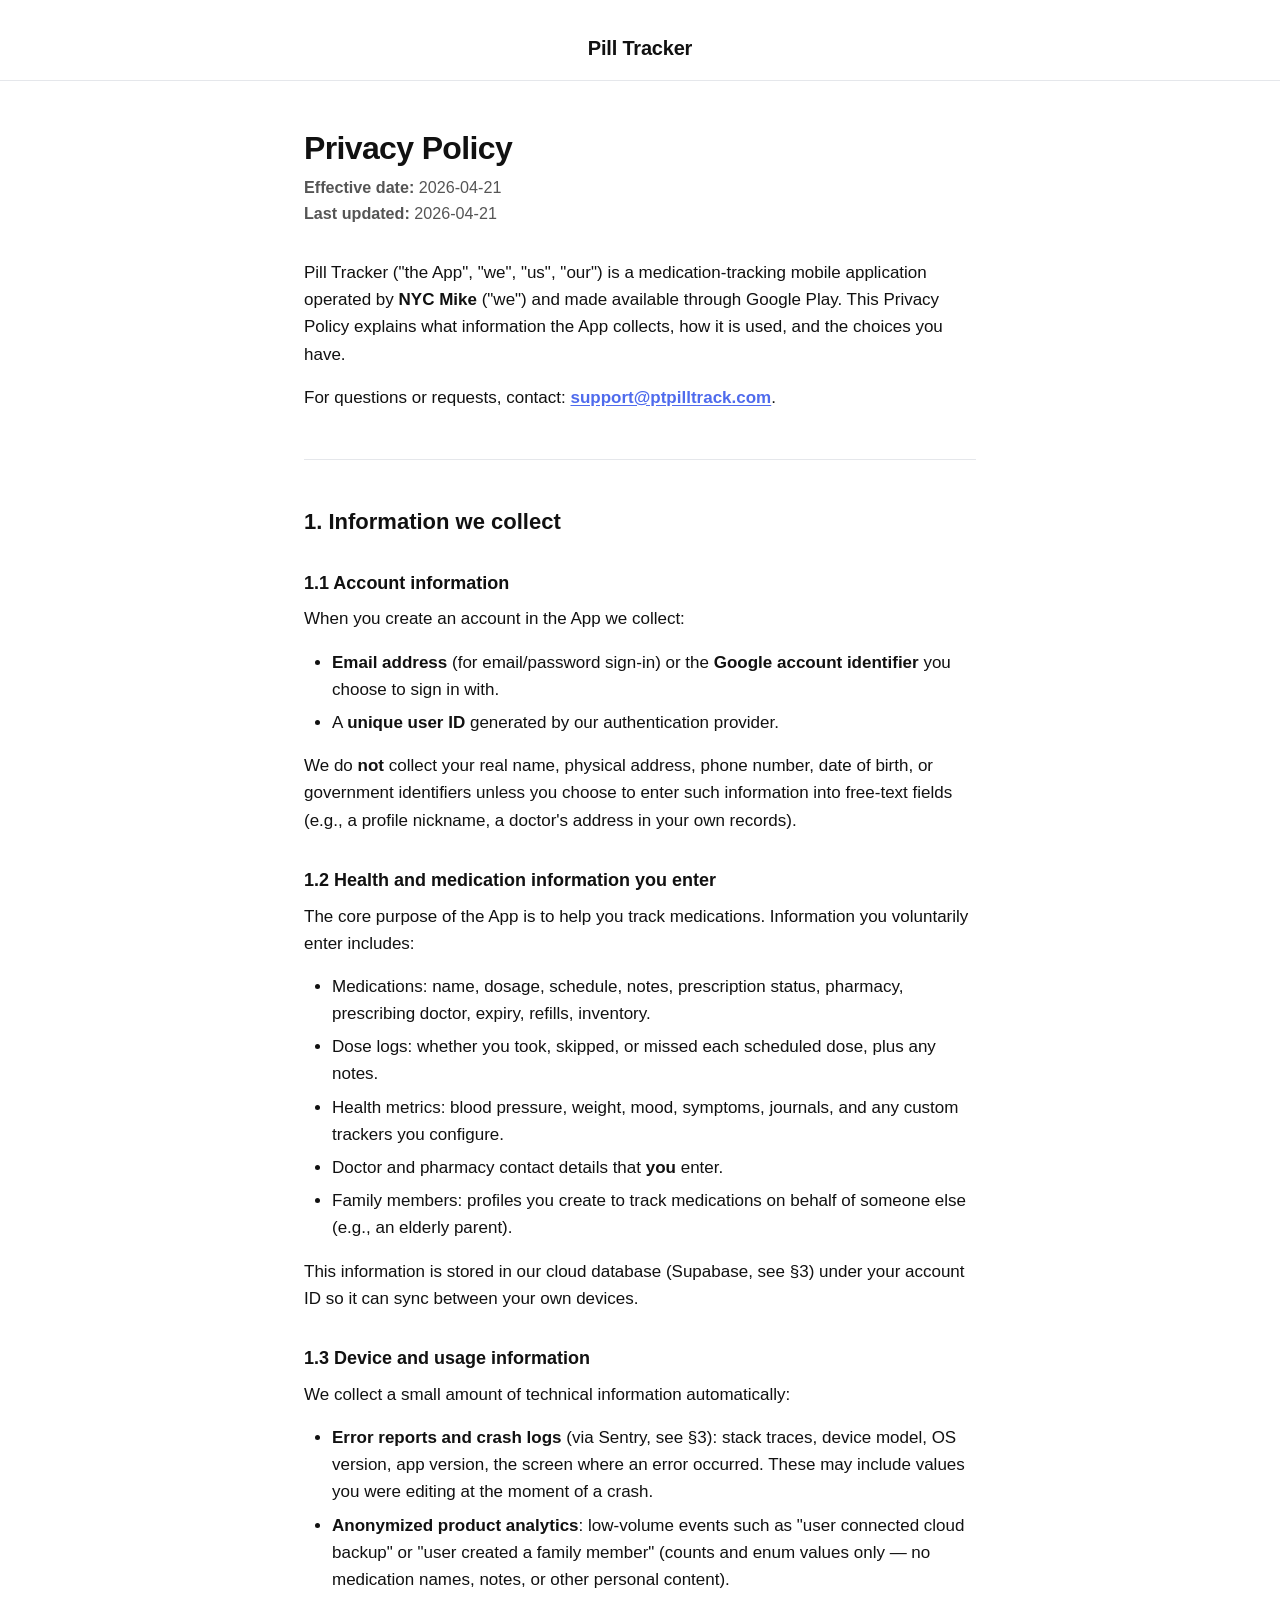
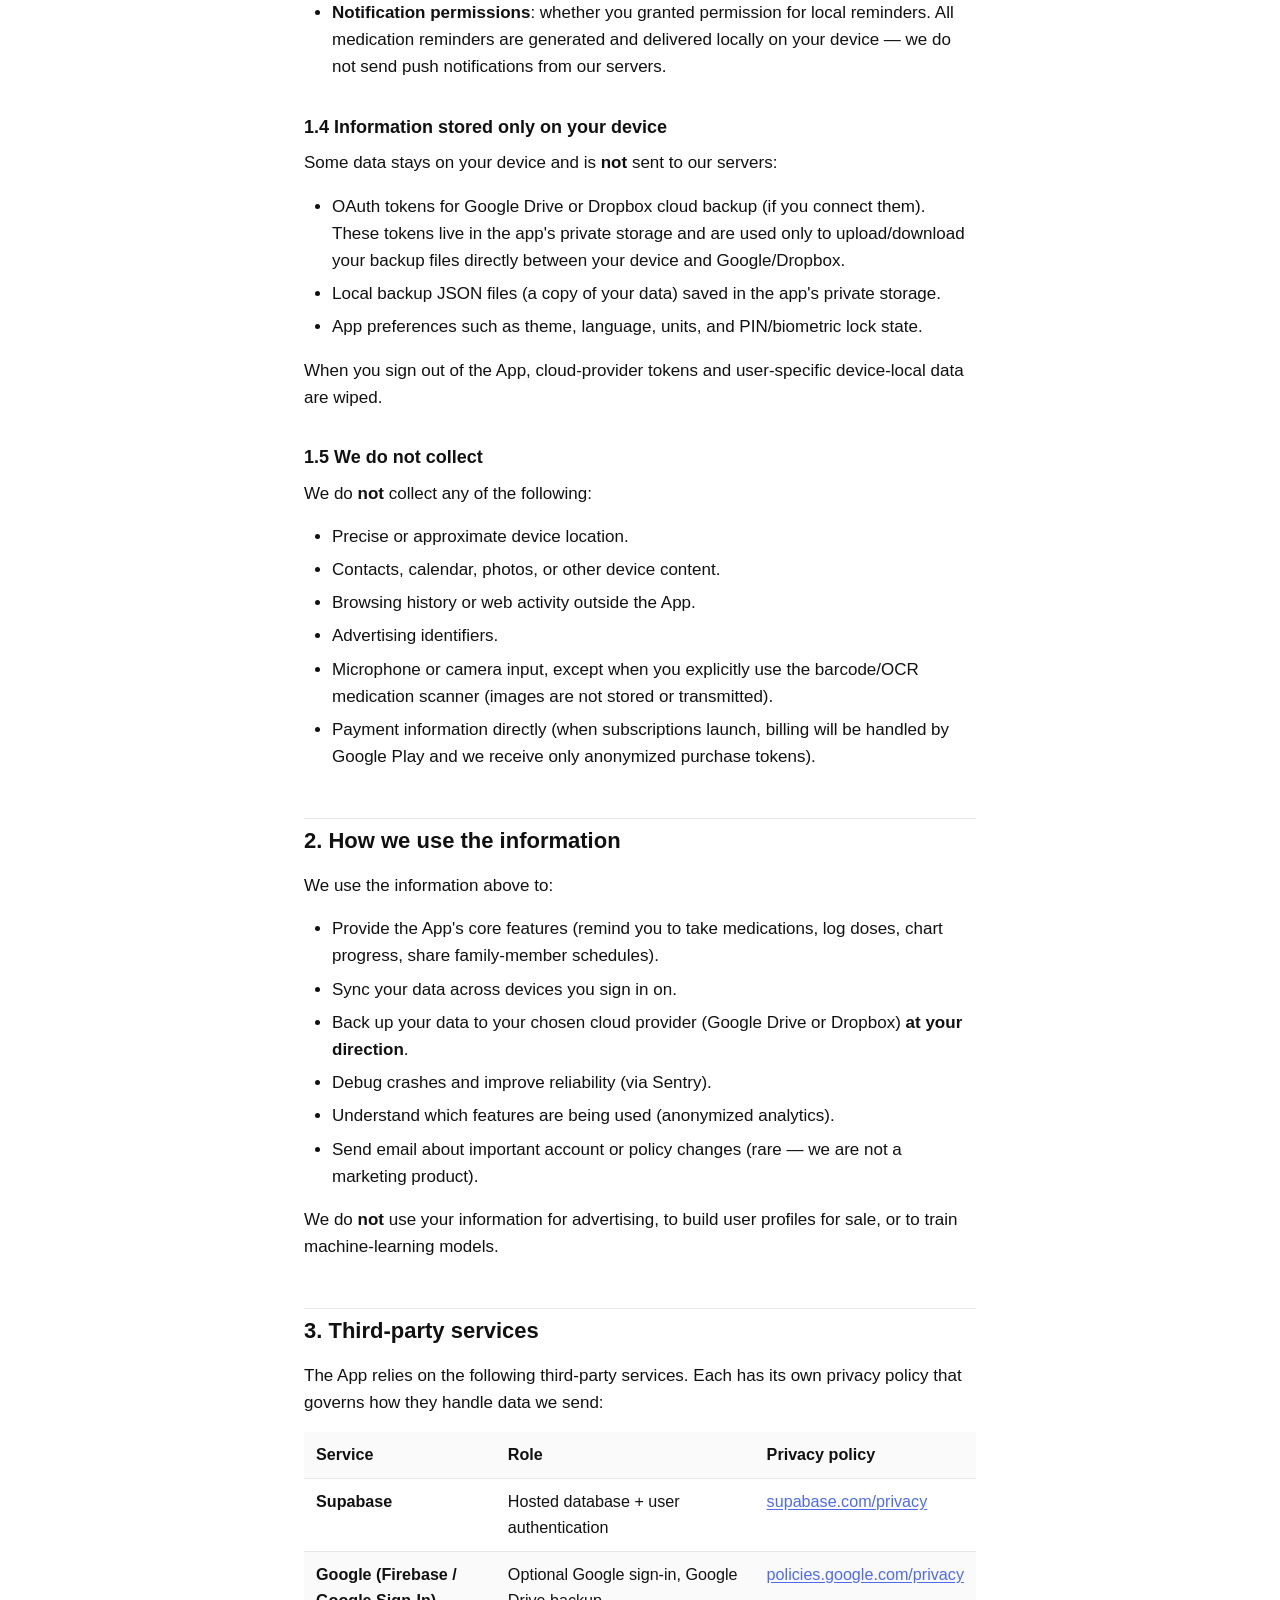
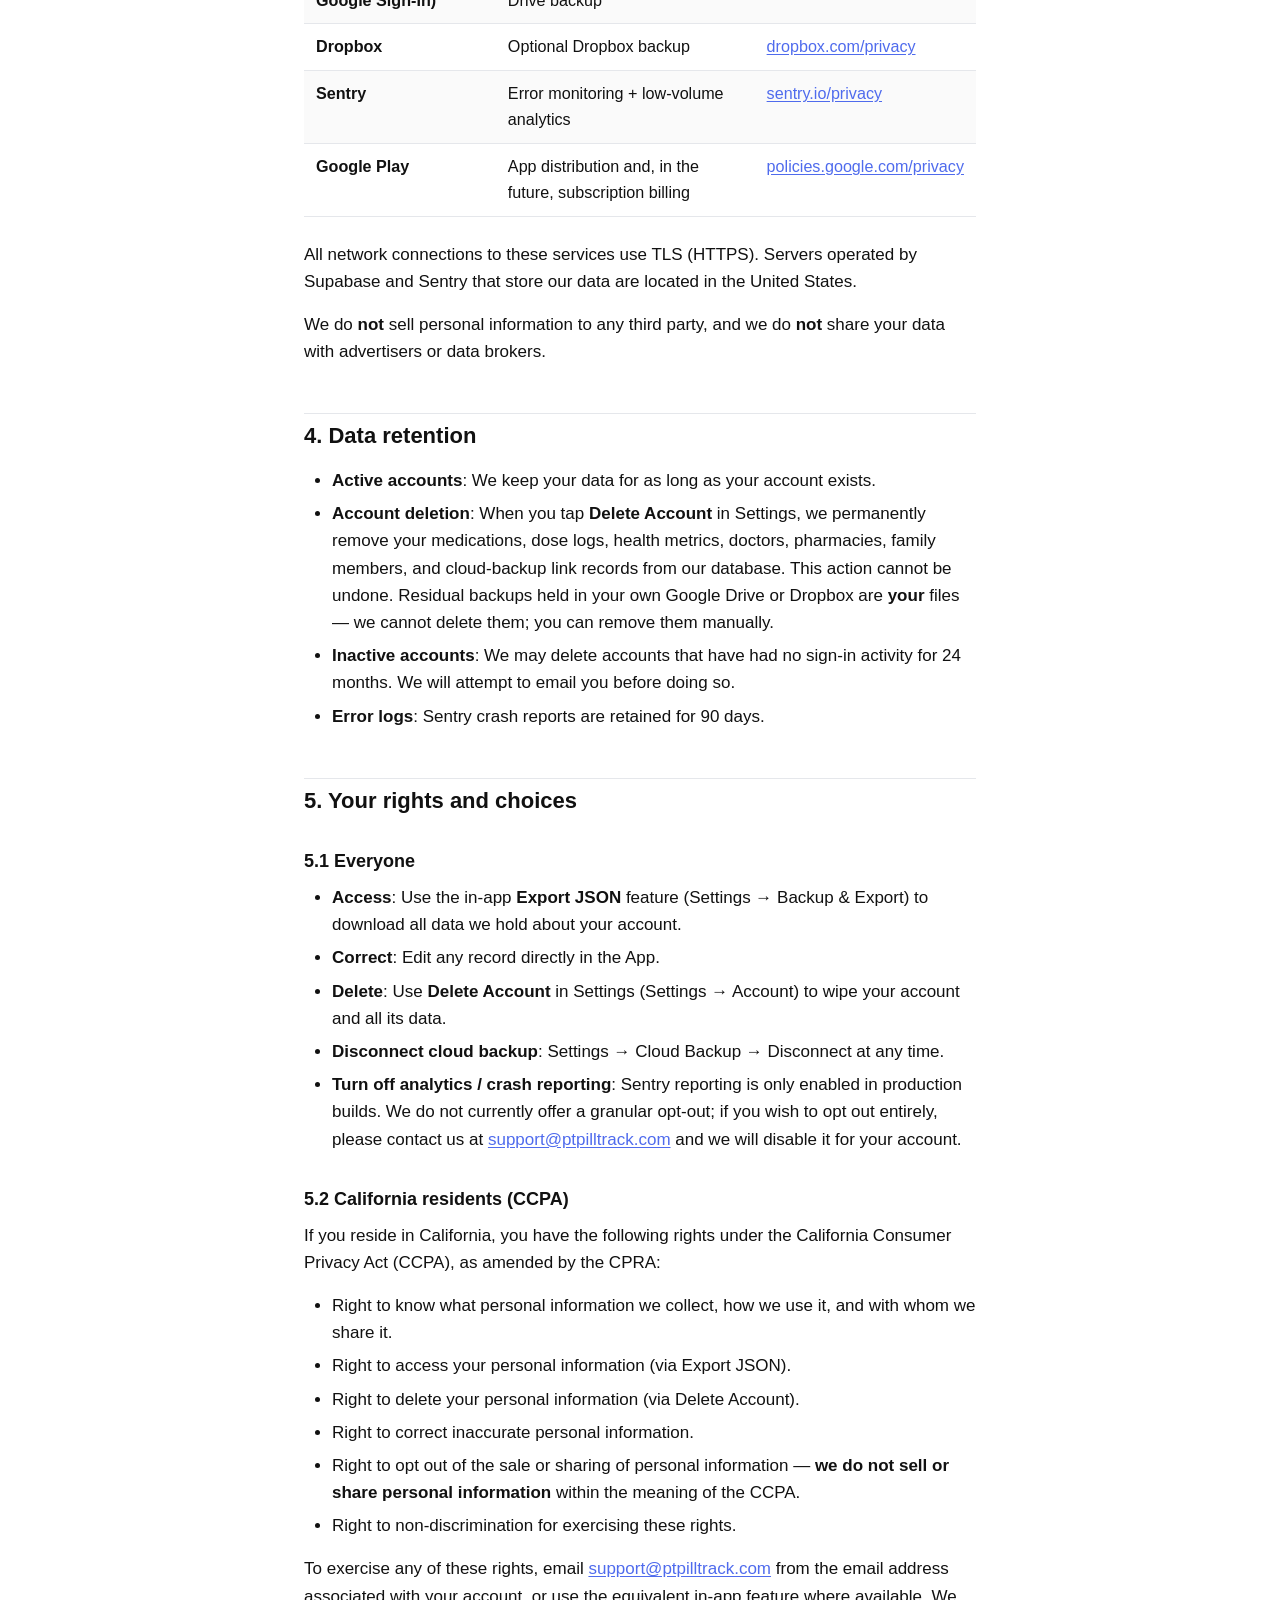
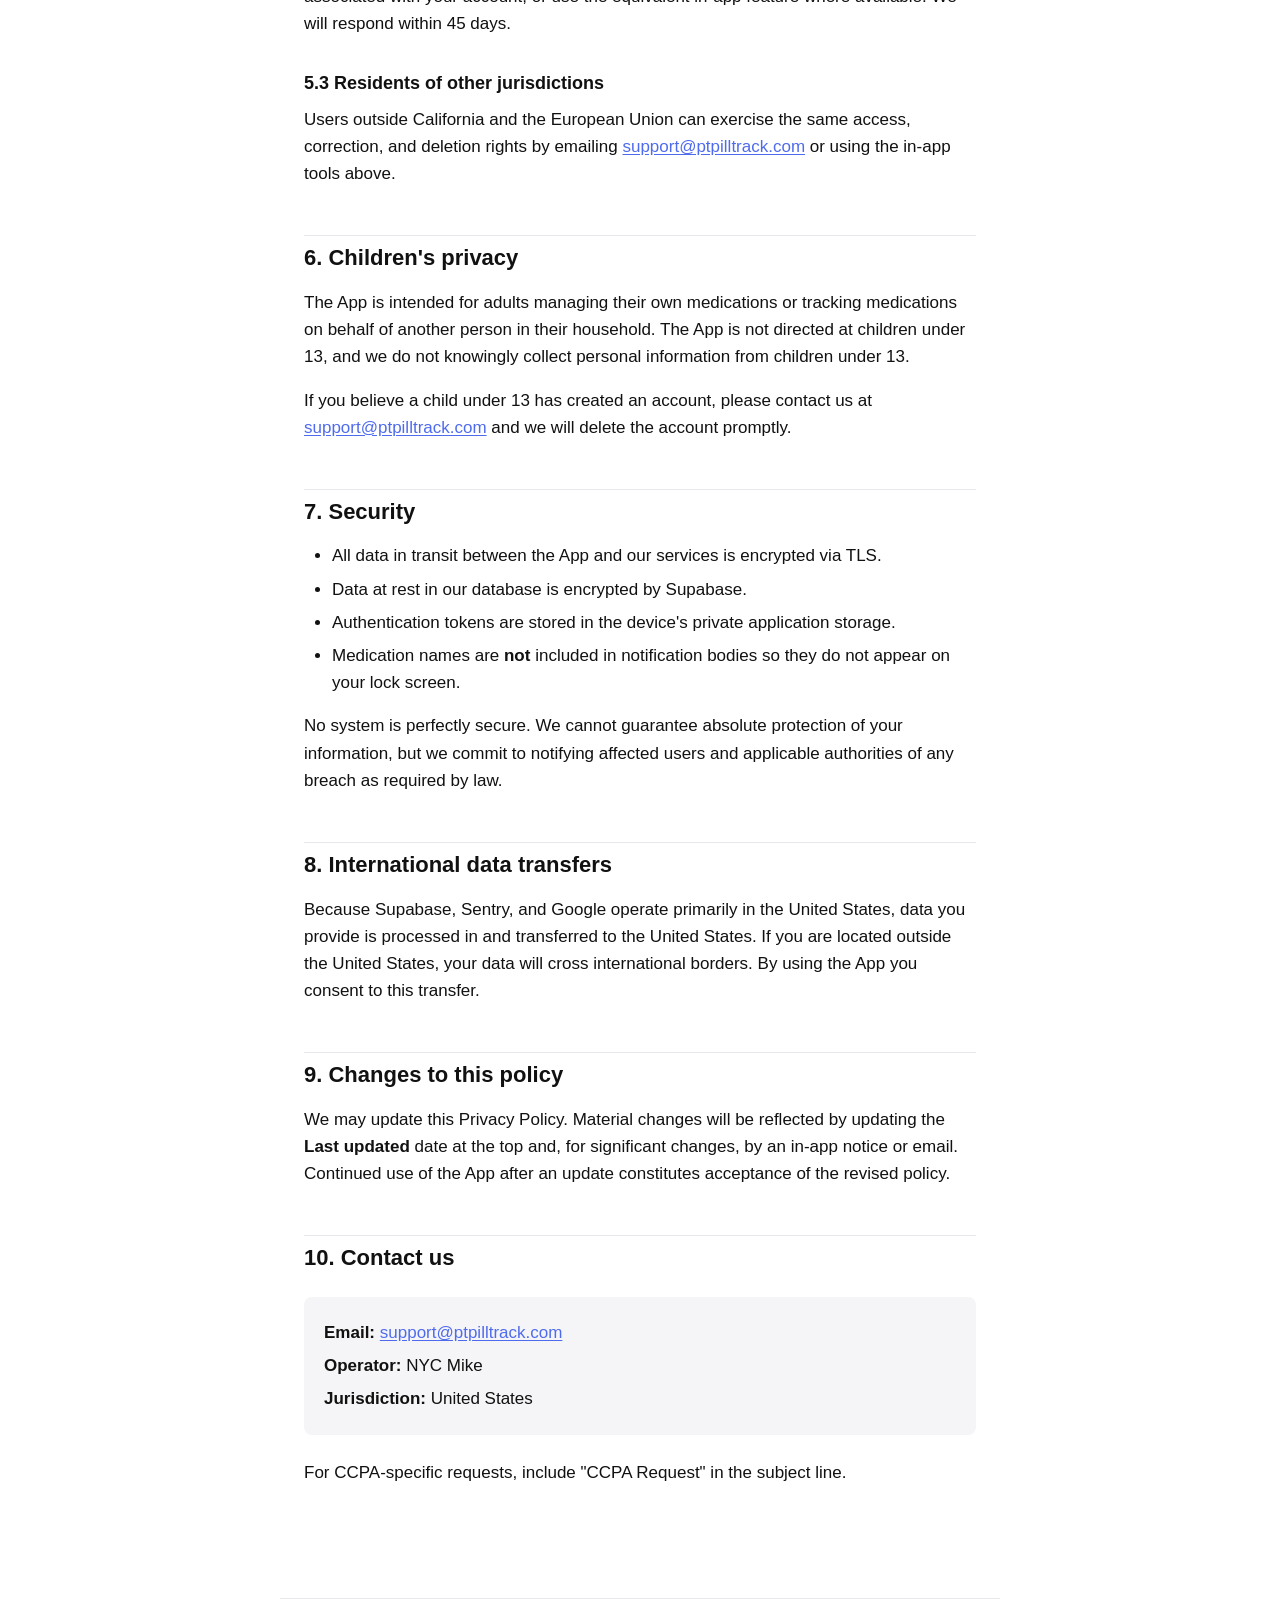
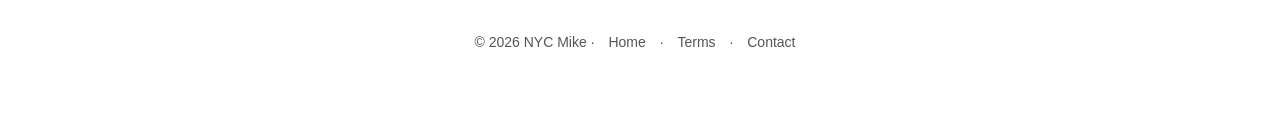
==== privacy/index.html @ 69a19cf6 "Initial: landing page + Privacy Policy + Terms of Service Static site for ptpilltrack.com. Plain HTM" ====
<!doctype html>
<html lang="en">
<head>
  <meta charset="utf-8">
  <meta name="viewport" content="width=device-width, initial-scale=1">
  <title>Privacy Policy — Pill Tracker</title>
  <meta name="description" content="Privacy Policy for the Pill Tracker mobile app. US/CCPA-compliant.">
  <link rel="stylesheet" href="/style.css">
</head>
<body>

<header class="site-header">
  <a class="logo" href="/">Pill Tracker</a>
</header>

<main>
  <h1>Privacy Policy</h1>
  <p class="meta"><strong>Effective date:</strong> 2026-04-21<br><strong>Last updated:</strong> 2026-04-21</p>

  <p>Pill Tracker ("the App", "we", "us", "our") is a medication-tracking mobile application operated by <strong>NYC Mike</strong> ("we") and made available through Google Play. This Privacy Policy explains what information the App collects, how it is used, and the choices you have.</p>

  <p>For questions or requests, contact: <strong><a href="mailto:support@ptpilltrack.com">support@ptpilltrack.com</a></strong>.</p>

  <hr>

  <h2>1. Information we collect</h2>

  <h3>1.1 Account information</h3>
  <p>When you create an account in the App we collect:</p>
  <ul>
    <li><strong>Email address</strong> (for email/password sign-in) or the <strong>Google account identifier</strong> you choose to sign in with.</li>
    <li>A <strong>unique user ID</strong> generated by our authentication provider.</li>
  </ul>
  <p>We do <strong>not</strong> collect your real name, physical address, phone number, date of birth, or government identifiers unless you choose to enter such information into free-text fields (e.g., a profile nickname, a doctor's address in your own records).</p>

  <h3>1.2 Health and medication information you enter</h3>
  <p>The core purpose of the App is to help you track medications. Information you voluntarily enter includes:</p>
  <ul>
    <li>Medications: name, dosage, schedule, notes, prescription status, pharmacy, prescribing doctor, expiry, refills, inventory.</li>
    <li>Dose logs: whether you took, skipped, or missed each scheduled dose, plus any notes.</li>
    <li>Health metrics: blood pressure, weight, mood, symptoms, journals, and any custom trackers you configure.</li>
    <li>Doctor and pharmacy contact details that <strong>you</strong> enter.</li>
    <li>Family members: profiles you create to track medications on behalf of someone else (e.g., an elderly parent).</li>
  </ul>
  <p>This information is stored in our cloud database (Supabase, see §3) under your account ID so it can sync between your own devices.</p>

  <h3>1.3 Device and usage information</h3>
  <p>We collect a small amount of technical information automatically:</p>
  <ul>
    <li><strong>Error reports and crash logs</strong> (via Sentry, see §3): stack traces, device model, OS version, app version, the screen where an error occurred. These may include values you were editing at the moment of a crash.</li>
    <li><strong>Anonymized product analytics</strong>: low-volume events such as "user connected cloud backup" or "user created a family member" (counts and enum values only — no medication names, notes, or other personal content).</li>
    <li><strong>Notification permissions</strong>: whether you granted permission for local reminders. All medication reminders are generated and delivered locally on your device — we do not send push notifications from our servers.</li>
  </ul>

  <h3>1.4 Information stored only on your device</h3>
  <p>Some data stays on your device and is <strong>not</strong> sent to our servers:</p>
  <ul>
    <li>OAuth tokens for Google Drive or Dropbox cloud backup (if you connect them). These tokens live in the app's private storage and are used only to upload/download your backup files directly between your device and Google/Dropbox.</li>
    <li>Local backup JSON files (a copy of your data) saved in the app's private storage.</li>
    <li>App preferences such as theme, language, units, and PIN/biometric lock state.</li>
  </ul>
  <p>When you sign out of the App, cloud-provider tokens and user-specific device-local data are wiped.</p>

  <h3>1.5 We do not collect</h3>
  <p>We do <strong>not</strong> collect any of the following:</p>
  <ul>
    <li>Precise or approximate device location.</li>
    <li>Contacts, calendar, photos, or other device content.</li>
    <li>Browsing history or web activity outside the App.</li>
    <li>Advertising identifiers.</li>
    <li>Microphone or camera input, except when you explicitly use the barcode/OCR medication scanner (images are not stored or transmitted).</li>
    <li>Payment information directly (when subscriptions launch, billing will be handled by Google Play and we receive only anonymized purchase tokens).</li>
  </ul>

  <h2>2. How we use the information</h2>
  <p>We use the information above to:</p>
  <ul>
    <li>Provide the App's core features (remind you to take medications, log doses, chart progress, share family-member schedules).</li>
    <li>Sync your data across devices you sign in on.</li>
    <li>Back up your data to your chosen cloud provider (Google Drive or Dropbox) <strong>at your direction</strong>.</li>
    <li>Debug crashes and improve reliability (via Sentry).</li>
    <li>Understand which features are being used (anonymized analytics).</li>
    <li>Send email about important account or policy changes (rare — we are not a marketing product).</li>
  </ul>
  <p>We do <strong>not</strong> use your information for advertising, to build user profiles for sale, or to train machine-learning models.</p>

  <h2>3. Third-party services</h2>
  <p>The App relies on the following third-party services. Each has its own privacy policy that governs how they handle data we send:</p>
  <table>
    <thead>
      <tr><th>Service</th><th>Role</th><th>Privacy policy</th></tr>
    </thead>
    <tbody>
      <tr><td><strong>Supabase</strong></td><td>Hosted database + user authentication</td><td><a href="https://supabase.com/privacy">supabase.com/privacy</a></td></tr>
      <tr><td><strong>Google (Firebase / Google Sign-In)</strong></td><td>Optional Google sign-in, Google Drive backup</td><td><a href="https://policies.google.com/privacy">policies.google.com/privacy</a></td></tr>
      <tr><td><strong>Dropbox</strong></td><td>Optional Dropbox backup</td><td><a href="https://www.dropbox.com/privacy">dropbox.com/privacy</a></td></tr>
      <tr><td><strong>Sentry</strong></td><td>Error monitoring + low-volume analytics</td><td><a href="https://sentry.io/privacy/">sentry.io/privacy</a></td></tr>
      <tr><td><strong>Google Play</strong></td><td>App distribution and, in the future, subscription billing</td><td><a href="https://policies.google.com/privacy">policies.google.com/privacy</a></td></tr>
    </tbody>
  </table>
  <p>All network connections to these services use TLS (HTTPS). Servers operated by Supabase and Sentry that store our data are located in the United States.</p>
  <p>We do <strong>not</strong> sell personal information to any third party, and we do <strong>not</strong> share your data with advertisers or data brokers.</p>

  <h2>4. Data retention</h2>
  <ul>
    <li><strong>Active accounts</strong>: We keep your data for as long as your account exists.</li>
    <li><strong>Account deletion</strong>: When you tap <strong>Delete Account</strong> in Settings, we permanently remove your medications, dose logs, health metrics, doctors, pharmacies, family members, and cloud-backup link records from our database. This action cannot be undone. Residual backups held in your own Google Drive or Dropbox are <strong>your</strong> files — we cannot delete them; you can remove them manually.</li>
    <li><strong>Inactive accounts</strong>: We may delete accounts that have had no sign-in activity for 24 months. We will attempt to email you before doing so.</li>
    <li><strong>Error logs</strong>: Sentry crash reports are retained for 90 days.</li>
  </ul>

  <h2>5. Your rights and choices</h2>

  <h3>5.1 Everyone</h3>
  <ul>
    <li><strong>Access</strong>: Use the in-app <strong>Export JSON</strong> feature (Settings → Backup &amp; Export) to download all data we hold about your account.</li>
    <li><strong>Correct</strong>: Edit any record directly in the App.</li>
    <li><strong>Delete</strong>: Use <strong>Delete Account</strong> in Settings (Settings → Account) to wipe your account and all its data.</li>
    <li><strong>Disconnect cloud backup</strong>: Settings → Cloud Backup → Disconnect at any time.</li>
    <li><strong>Turn off analytics / crash reporting</strong>: Sentry reporting is only enabled in production builds. We do not currently offer a granular opt-out; if you wish to opt out entirely, please contact us at <a href="mailto:support@ptpilltrack.com">support@ptpilltrack.com</a> and we will disable it for your account.</li>
  </ul>

  <h3>5.2 California residents (CCPA)</h3>
  <p>If you reside in California, you have the following rights under the California Consumer Privacy Act (CCPA), as amended by the CPRA:</p>
  <ul>
    <li>Right to know what personal information we collect, how we use it, and with whom we share it.</li>
    <li>Right to access your personal information (via Export JSON).</li>
    <li>Right to delete your personal information (via Delete Account).</li>
    <li>Right to correct inaccurate personal information.</li>
    <li>Right to opt out of the sale or sharing of personal information — <strong>we do not sell or share personal information</strong> within the meaning of the CCPA.</li>
    <li>Right to non-discrimination for exercising these rights.</li>
  </ul>
  <p>To exercise any of these rights, email <a href="mailto:support@ptpilltrack.com">support@ptpilltrack.com</a> from the email address associated with your account, or use the equivalent in-app feature where available. We will respond within 45 days.</p>

  <h3>5.3 Residents of other jurisdictions</h3>
  <p>Users outside California and the European Union can exercise the same access, correction, and deletion rights by emailing <a href="mailto:support@ptpilltrack.com">support@ptpilltrack.com</a> or using the in-app tools above.</p>

  <h2>6. Children's privacy</h2>
  <p>The App is intended for adults managing their own medications or tracking medications on behalf of another person in their household. The App is not directed at children under 13, and we do not knowingly collect personal information from children under 13.</p>
  <p>If you believe a child under 13 has created an account, please contact us at <a href="mailto:support@ptpilltrack.com">support@ptpilltrack.com</a> and we will delete the account promptly.</p>

  <h2>7. Security</h2>
  <ul>
    <li>All data in transit between the App and our services is encrypted via TLS.</li>
    <li>Data at rest in our database is encrypted by Supabase.</li>
    <li>Authentication tokens are stored in the device's private application storage.</li>
    <li>Medication names are <strong>not</strong> included in notification bodies so they do not appear on your lock screen.</li>
  </ul>
  <p>No system is perfectly secure. We cannot guarantee absolute protection of your information, but we commit to notifying affected users and applicable authorities of any breach as required by law.</p>

  <h2>8. International data transfers</h2>
  <p>Because Supabase, Sentry, and Google operate primarily in the United States, data you provide is processed in and transferred to the United States. If you are located outside the United States, your data will cross international borders. By using the App you consent to this transfer.</p>

  <h2>9. Changes to this policy</h2>
  <p>We may update this Privacy Policy. Material changes will be reflected by updating the <strong>Last updated</strong> date at the top and, for significant changes, by an in-app notice or email. Continued use of the App after an update constitutes acceptance of the revised policy.</p>

  <h2>10. Contact us</h2>
  <div class="contact-block">
    <p><strong>Email:</strong> <a href="mailto:support@ptpilltrack.com">support@ptpilltrack.com</a></p>
    <p><strong>Operator:</strong> NYC Mike</p>
    <p><strong>Jurisdiction:</strong> United States</p>
  </div>
  <p>For CCPA-specific requests, include "CCPA Request" in the subject line.</p>

</main>

<footer>
  <p>© 2026 NYC Mike · <a href="/">Home</a> · <a href="/terms/">Terms</a> · <a href="mailto:support@ptpilltrack.com">Contact</a></p>
</footer>

</body>
</html>
---- style.css ----
/* Pill Tracker — public site styles
   Plain CSS, no build step, mobile-friendly, dark-mode aware. */

:root {
  --text: #111;
  --text-muted: #555;
  --bg: #fff;
  --accent: #4f6bed;
  --accent-hover: #3e57d5;
  --border: #e5e7eb;
  --code-bg: #f5f5f7;
  --table-alt: #fafafa;
}

@media (prefers-color-scheme: dark) {
  :root {
    --text: #eee;
    --text-muted: #aaa;
    --bg: #121212;
    --accent: #7b93ff;
    --accent-hover: #a3b3ff;
    --border: #2a2a2a;
    --code-bg: #1e1e1e;
    --table-alt: #1a1a1a;
  }
}

* { box-sizing: border-box; }

html, body {
  margin: 0;
  padding: 0;
}

body {
  font-family: -apple-system, BlinkMacSystemFont, "Segoe UI", Roboto, "Helvetica Neue", Arial, "PingFang SC", "Microsoft YaHei", sans-serif;
  font-size: 17px;
  line-height: 1.6;
  color: var(--text);
  background: var(--bg);
  -webkit-font-smoothing: antialiased;
  text-rendering: optimizeLegibility;
}

main {
  max-width: 720px;
  margin: 0 auto;
  padding: 48px 24px 96px;
}

header.site-header {
  padding: 32px 24px 16px;
  text-align: center;
  border-bottom: 1px solid var(--border);
}

header.site-header a.logo {
  color: var(--text);
  text-decoration: none;
  font-size: 20px;
  font-weight: 700;
  letter-spacing: -0.01em;
}

header.site-header a.logo:hover {
  color: var(--accent);
}

h1 {
  font-size: 32px;
  line-height: 1.2;
  letter-spacing: -0.02em;
  margin: 0 0 8px;
}

h2 {
  font-size: 22px;
  line-height: 1.3;
  margin: 48px 0 16px;
  padding-top: 8px;
  border-top: 1px solid var(--border);
}

h2:first-of-type {
  border-top: none;
  padding-top: 0;
  margin-top: 32px;
}

h3 {
  font-size: 18px;
  margin: 32px 0 8px;
}

p, ul, ol {
  margin: 0 0 16px;
}

ul, ol {
  padding-left: 28px;
}

li {
  margin-bottom: 6px;
}

a {
  color: var(--accent);
  text-decoration: underline;
  text-underline-offset: 2px;
}

a:hover {
  color: var(--accent-hover);
}

strong {
  font-weight: 600;
}

hr {
  border: none;
  border-top: 1px solid var(--border);
  margin: 48px 0;
}

code {
  background: var(--code-bg);
  padding: 2px 6px;
  border-radius: 4px;
  font-family: ui-monospace, "SF Mono", Consolas, monospace;
  font-size: 0.9em;
}

pre {
  background: var(--code-bg);
  padding: 16px;
  border-radius: 8px;
  overflow-x: auto;
  font-size: 0.88em;
}

pre code {
  background: transparent;
  padding: 0;
}

table {
  width: 100%;
  border-collapse: collapse;
  margin: 16px 0 24px;
  font-size: 0.95em;
}

th, td {
  text-align: left;
  padding: 10px 12px;
  border-bottom: 1px solid var(--border);
  vertical-align: top;
}

th {
  font-weight: 600;
  background: var(--table-alt);
}

tr:nth-child(even) td {
  background: var(--table-alt);
}

.meta {
  color: var(--text-muted);
  font-size: 0.95em;
  margin-bottom: 32px;
}

.contact-block {
  background: var(--code-bg);
  padding: 16px 20px;
  border-radius: 8px;
  margin: 24px 0;
}

.contact-block p {
  margin: 6px 0;
}

footer {
  max-width: 720px;
  margin: 0 auto;
  padding: 32px 24px 48px;
  text-align: center;
  color: var(--text-muted);
  font-size: 14px;
  border-top: 1px solid var(--border);
}

footer a {
  color: var(--text-muted);
  text-decoration: none;
  margin: 0 10px;
}

footer a:hover {
  color: var(--accent);
  text-decoration: underline;
}

/* Landing page specific */
.landing-hero {
  text-align: center;
  padding: 48px 0 32px;
}

.landing-hero h1 {
  font-size: 40px;
  margin-bottom: 16px;
}

.landing-hero .tagline {
  font-size: 20px;
  color: var(--text-muted);
  margin-bottom: 32px;
}

.landing-cta {
  display: inline-block;
  background: var(--accent);
  color: #fff;
  padding: 12px 28px;
  border-radius: 8px;
  text-decoration: none;
  font-weight: 600;
  font-size: 16px;
}

.landing-cta:hover {
  background: var(--accent-hover);
  color: #fff;
}

.landing-links {
  text-align: center;
  padding: 32px 0;
}

.landing-links a {
  margin: 0 12px;
  color: var(--text-muted);
}

@media (max-width: 600px) {
  main { padding: 24px 16px 64px; }
  h1 { font-size: 26px; }
  .landing-hero h1 { font-size: 32px; }
  .landing-hero .tagline { font-size: 17px; }
  h2 { font-size: 19px; }
  body { font-size: 16px; }
}
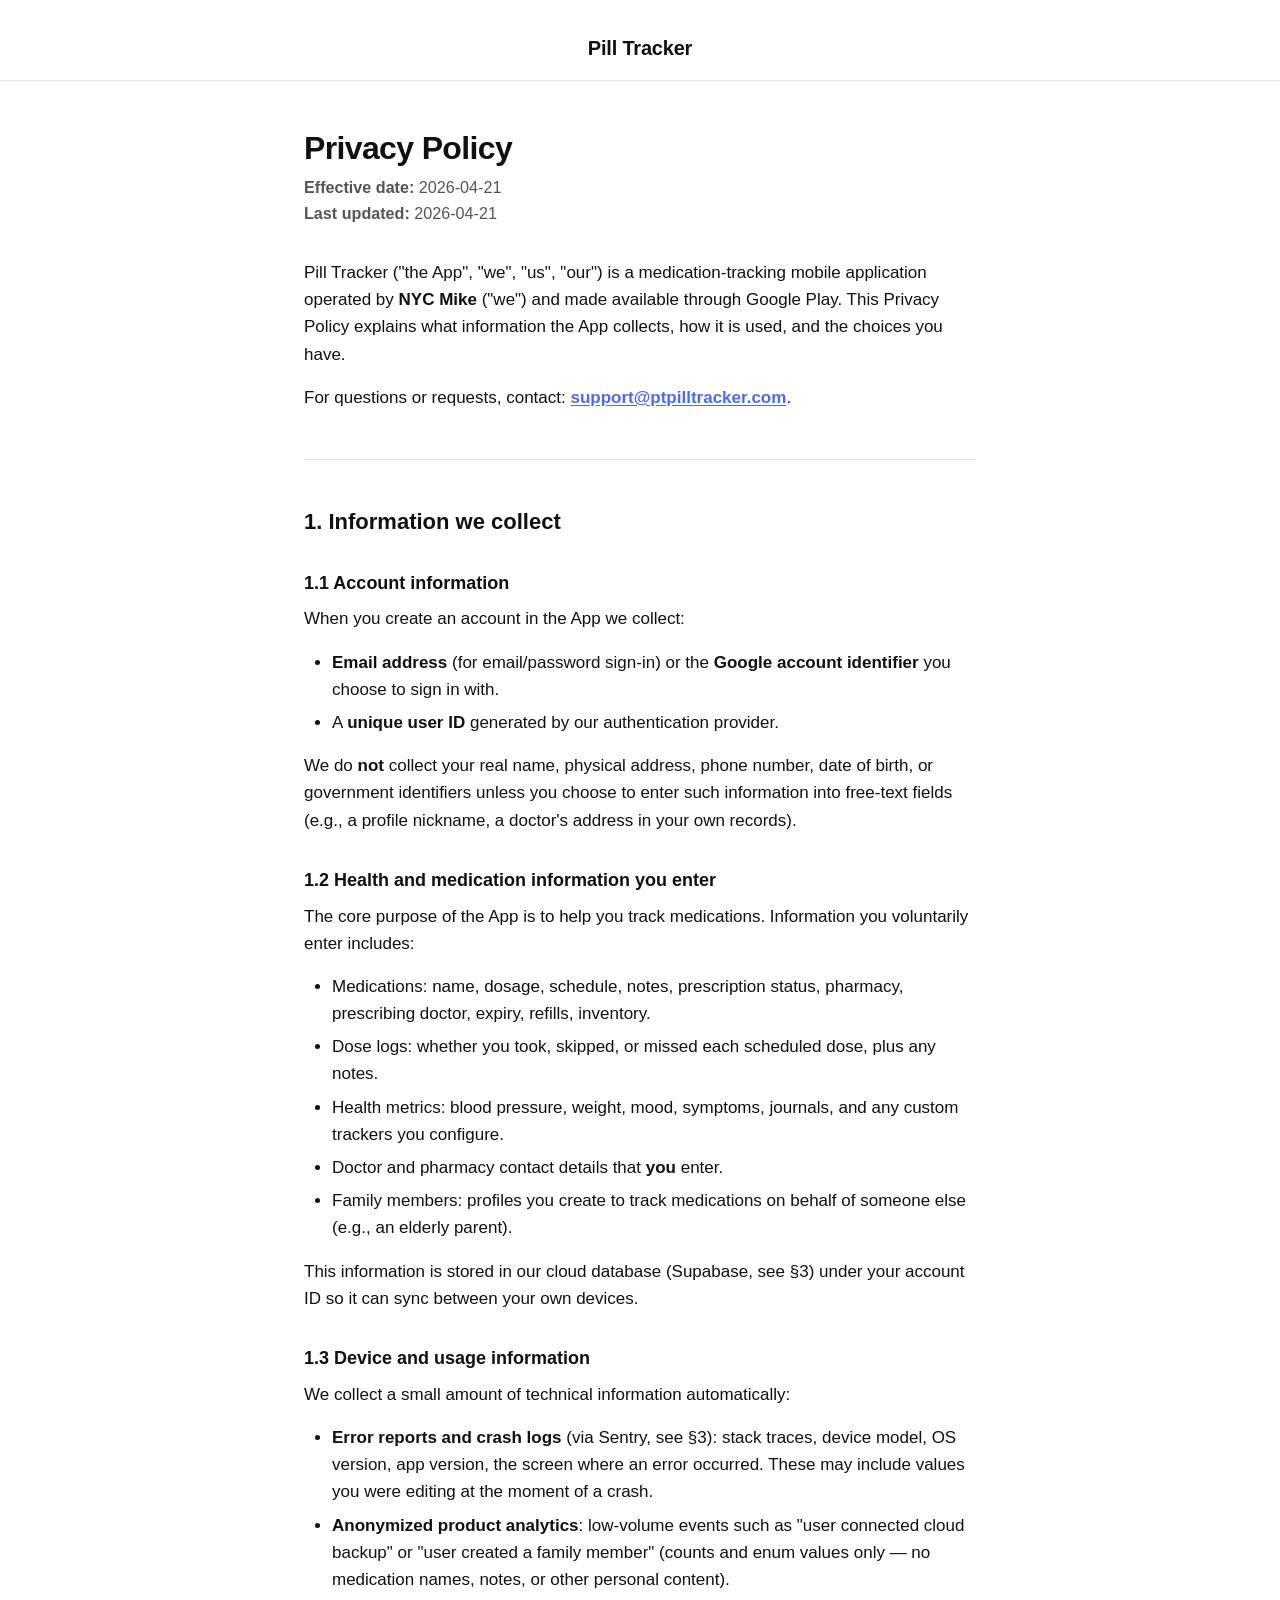
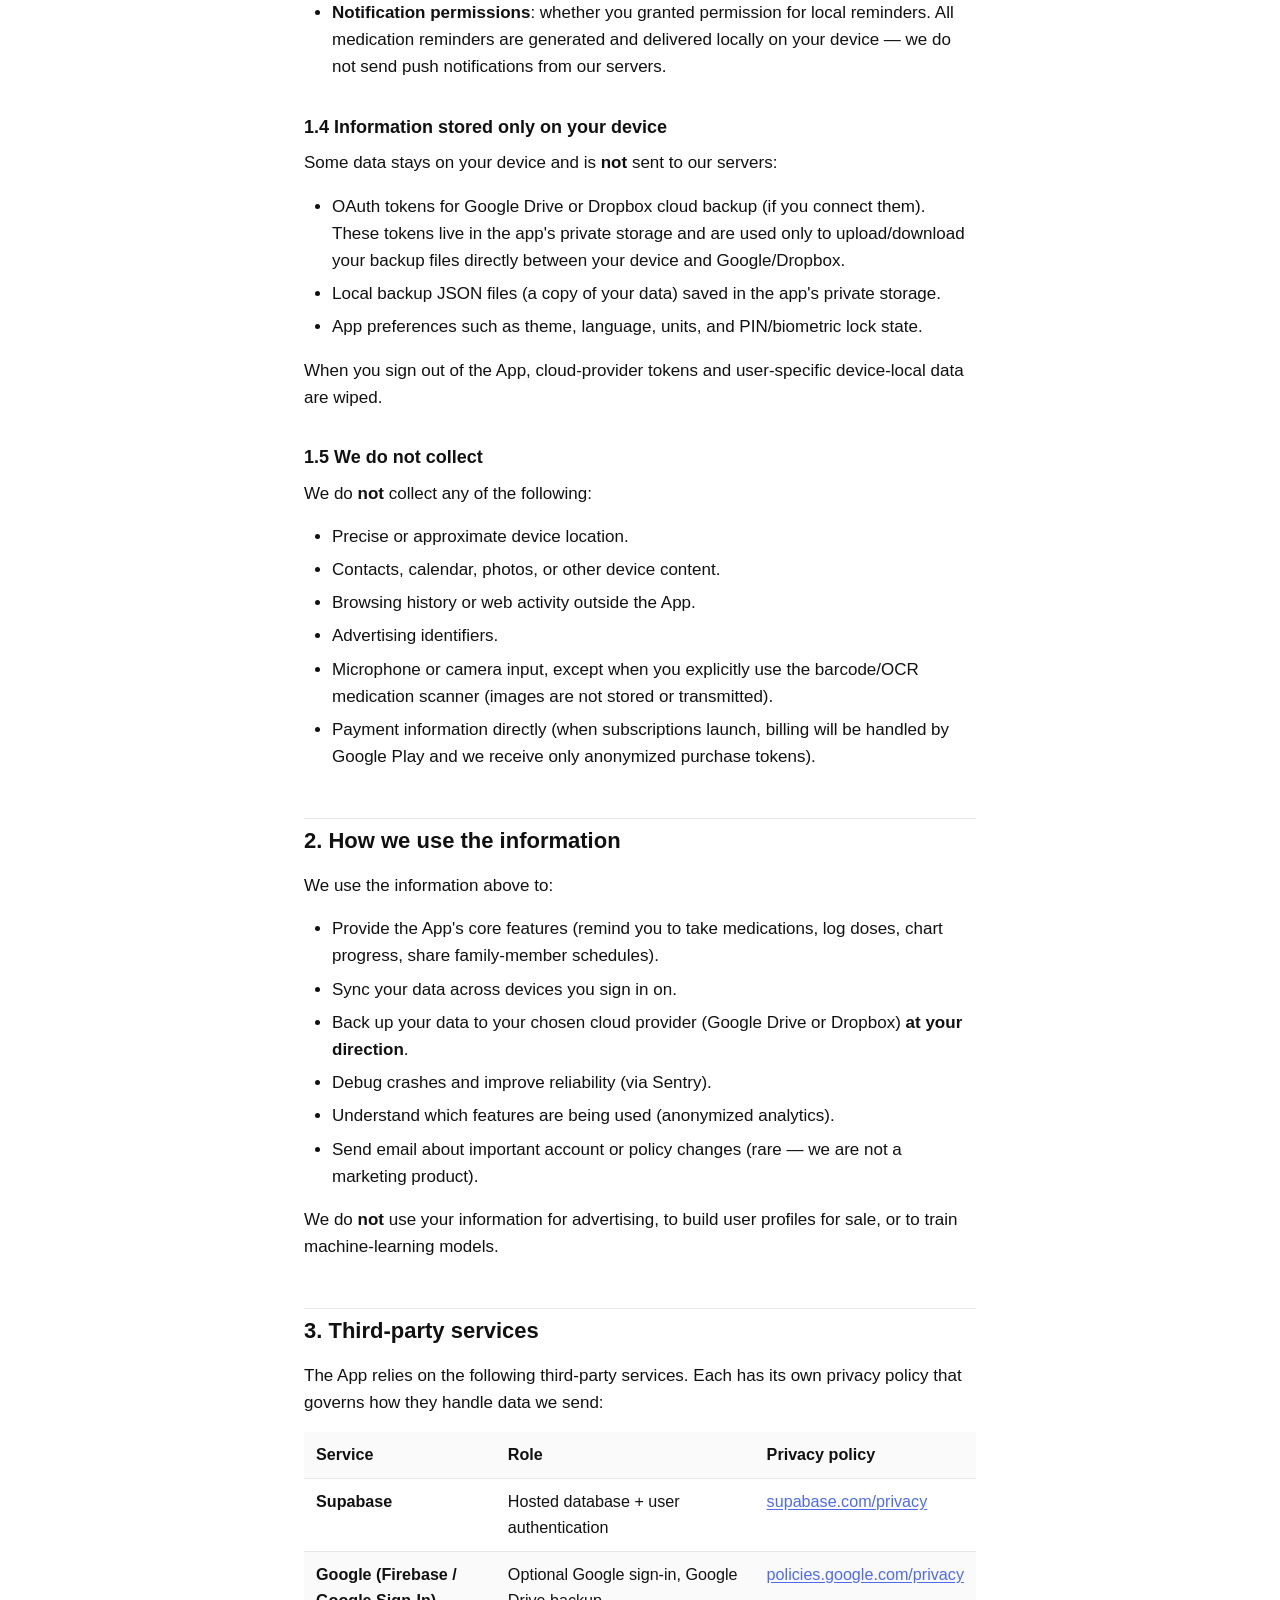
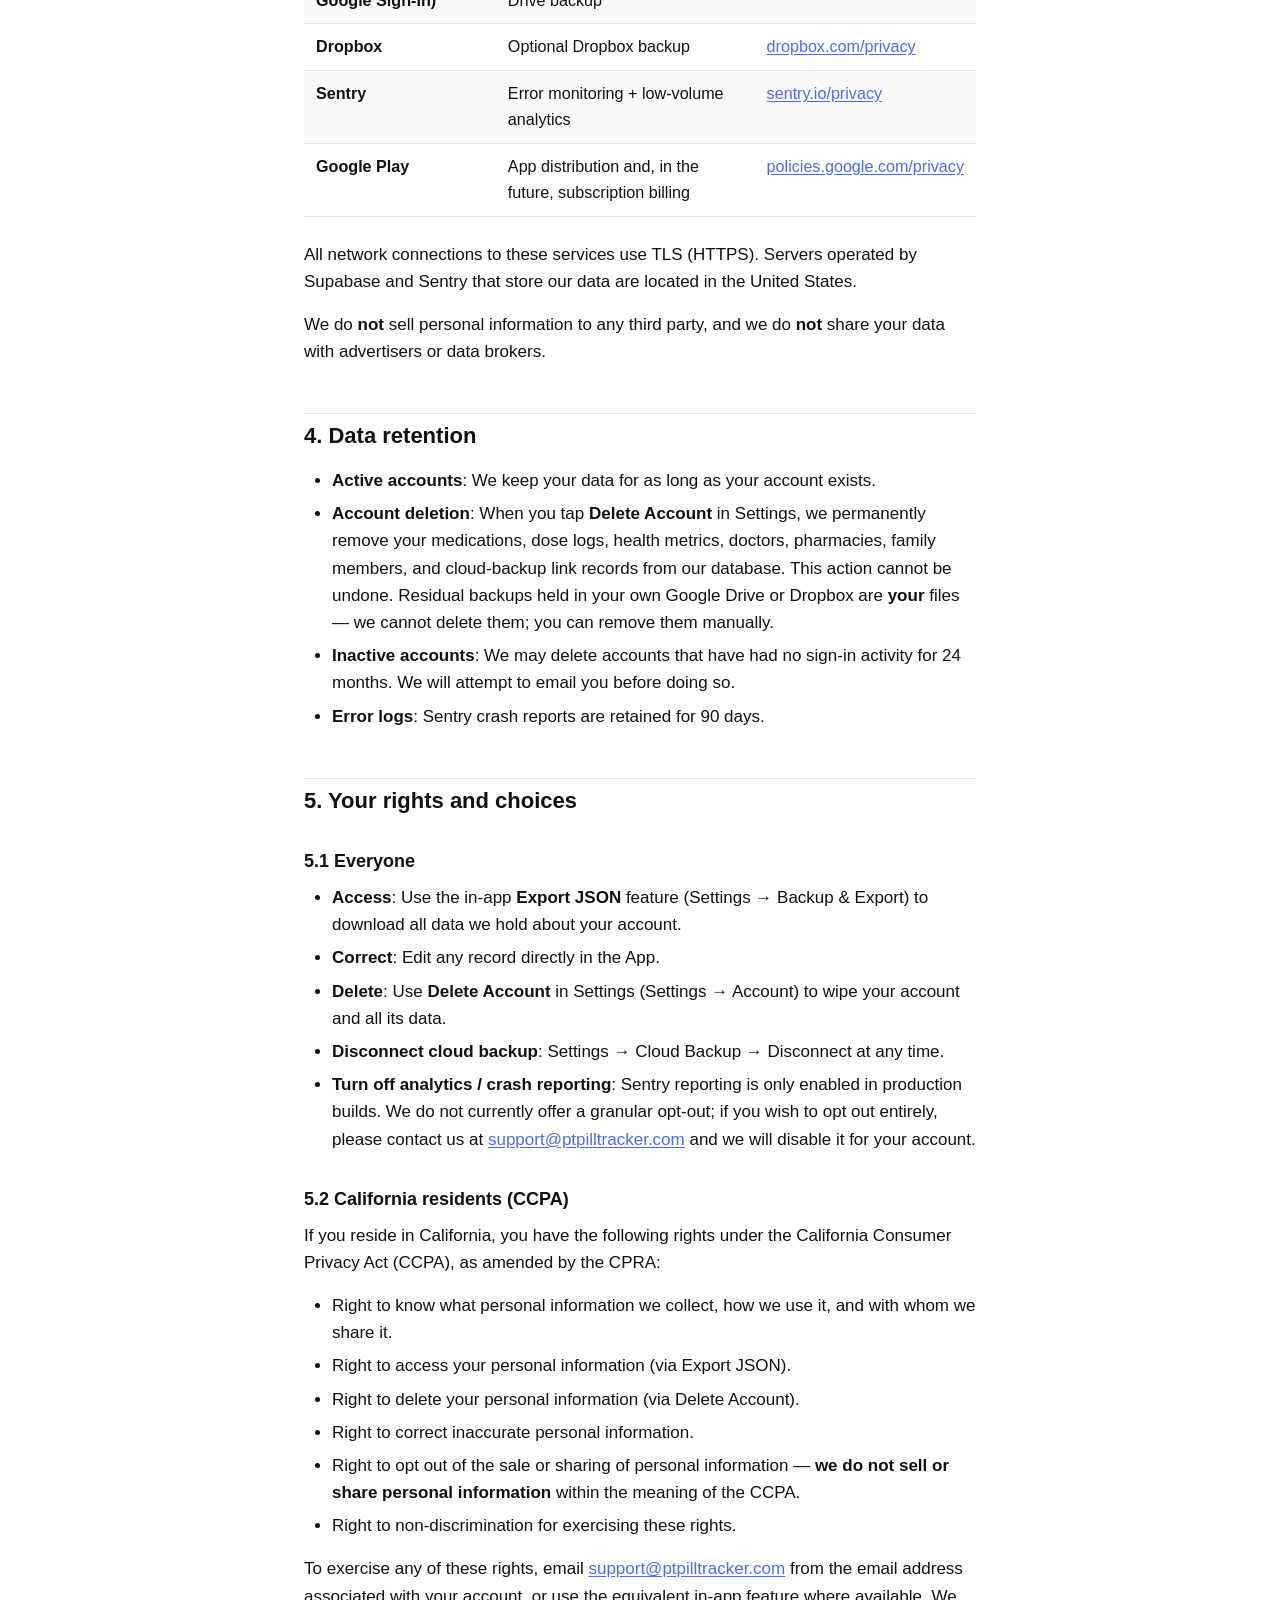
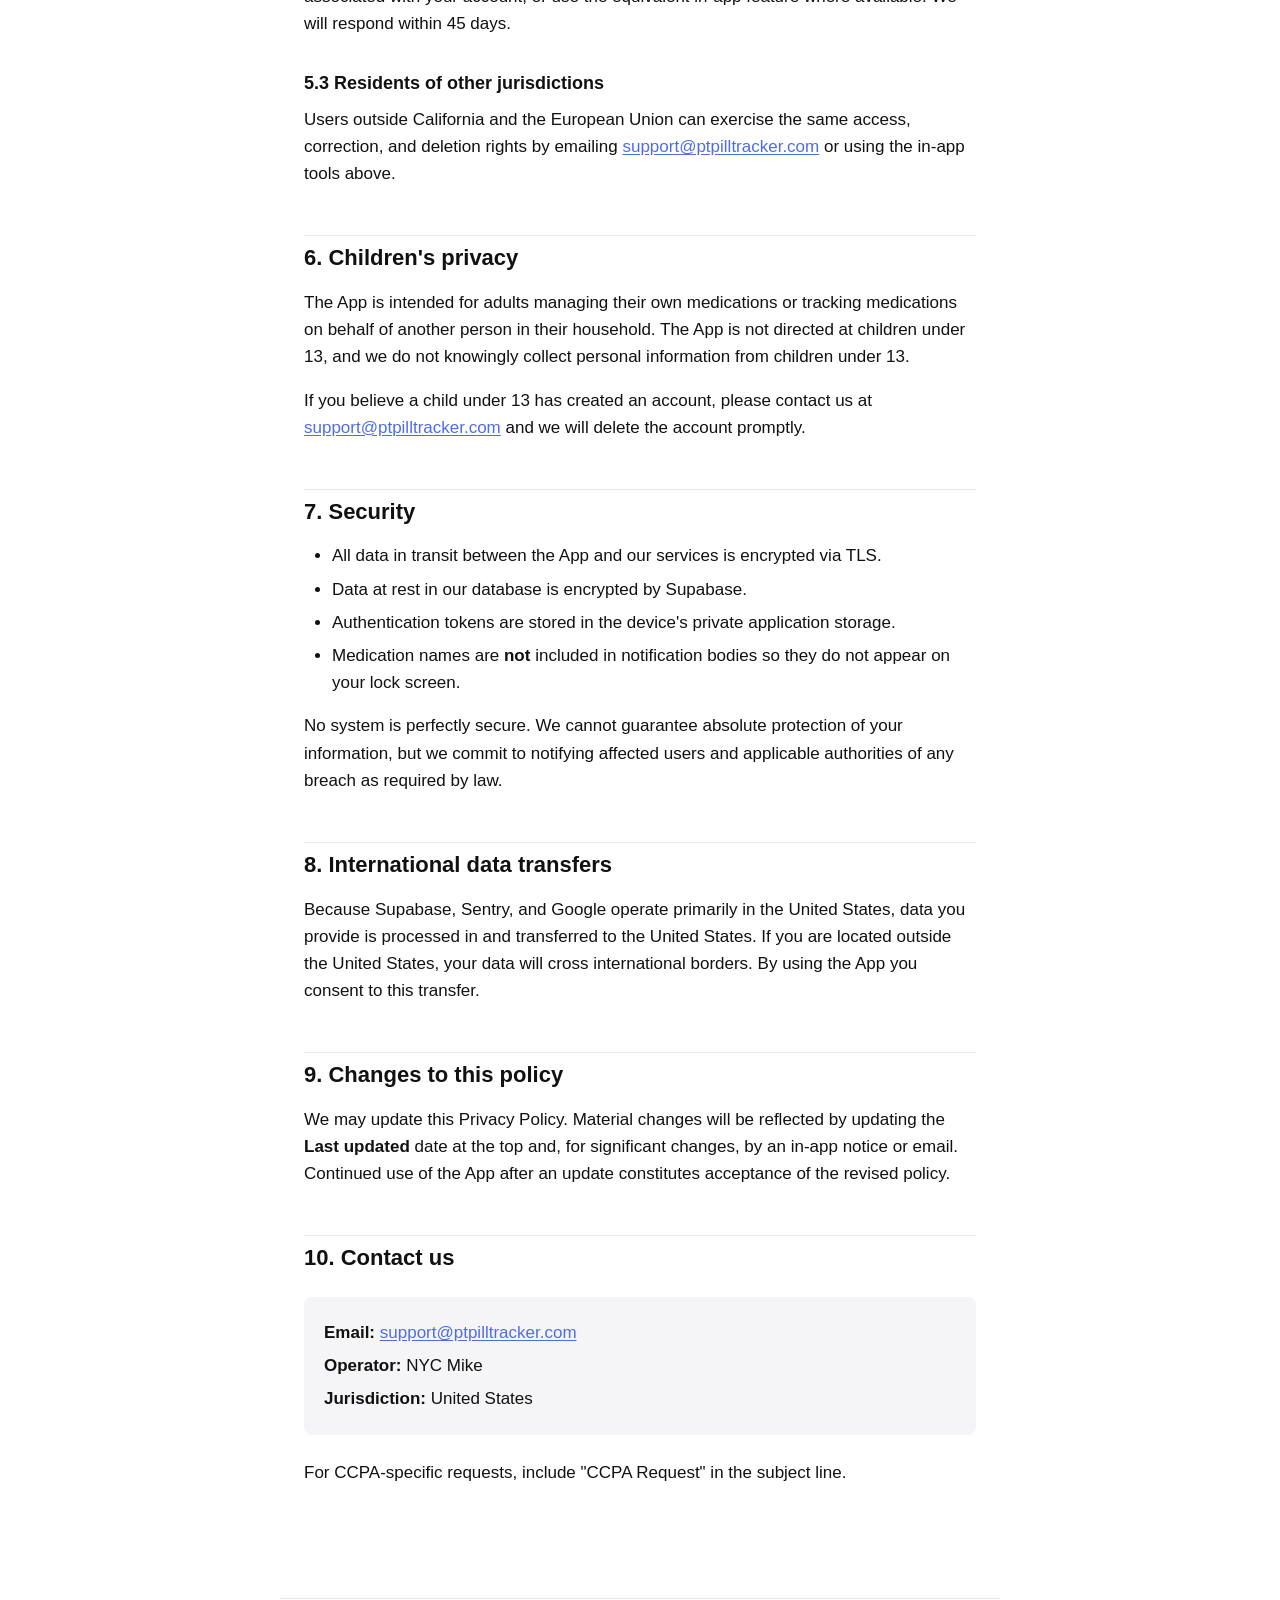
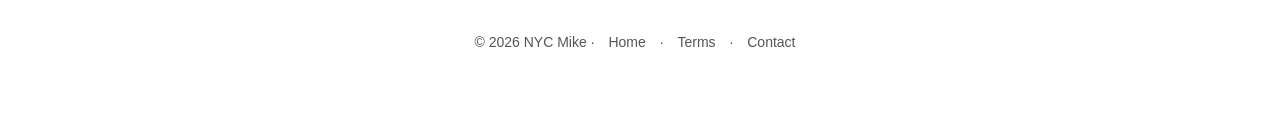
==== commit 1b4f9a7d: "Fix contact / URL references to ptpilltracker.com The live domain is ptpilltracker.com; ptpilltrack." ====
--- a/privacy/index.html
+++ b/privacy/index.html
@@ -19,7 +19,7 @@
 
   <p>Pill Tracker ("the App", "we", "us", "our") is a medication-tracking mobile application operated by <strong>NYC Mike</strong> ("we") and made available through Google Play. This Privacy Policy explains what information the App collects, how it is used, and the choices you have.</p>
 
-  <p>For questions or requests, contact: <strong><a href="mailto:support@ptpilltrack.com">support@ptpilltrack.com</a></strong>.</p>
+  <p>For questions or requests, contact: <strong><a href="mailto:support@ptpilltracker.com">support@ptpilltracker.com</a></strong>.</p>
 
   <hr>
 
@@ -117,7 +117,7 @@
     <li><strong>Correct</strong>: Edit any record directly in the App.</li>
     <li><strong>Delete</strong>: Use <strong>Delete Account</strong> in Settings (Settings → Account) to wipe your account and all its data.</li>
     <li><strong>Disconnect cloud backup</strong>: Settings → Cloud Backup → Disconnect at any time.</li>
-    <li><strong>Turn off analytics / crash reporting</strong>: Sentry reporting is only enabled in production builds. We do not currently offer a granular opt-out; if you wish to opt out entirely, please contact us at <a href="mailto:support@ptpilltrack.com">support@ptpilltrack.com</a> and we will disable it for your account.</li>
+    <li><strong>Turn off analytics / crash reporting</strong>: Sentry reporting is only enabled in production builds. We do not currently offer a granular opt-out; if you wish to opt out entirely, please contact us at <a href="mailto:support@ptpilltracker.com">support@ptpilltracker.com</a> and we will disable it for your account.</li>
   </ul>
 
   <h3>5.2 California residents (CCPA)</h3>
@@ -130,14 +130,14 @@
     <li>Right to opt out of the sale or sharing of personal information — <strong>we do not sell or share personal information</strong> within the meaning of the CCPA.</li>
     <li>Right to non-discrimination for exercising these rights.</li>
   </ul>
-  <p>To exercise any of these rights, email <a href="mailto:support@ptpilltrack.com">support@ptpilltrack.com</a> from the email address associated with your account, or use the equivalent in-app feature where available. We will respond within 45 days.</p>
+  <p>To exercise any of these rights, email <a href="mailto:support@ptpilltracker.com">support@ptpilltracker.com</a> from the email address associated with your account, or use the equivalent in-app feature where available. We will respond within 45 days.</p>
 
   <h3>5.3 Residents of other jurisdictions</h3>
-  <p>Users outside California and the European Union can exercise the same access, correction, and deletion rights by emailing <a href="mailto:support@ptpilltrack.com">support@ptpilltrack.com</a> or using the in-app tools above.</p>
+  <p>Users outside California and the European Union can exercise the same access, correction, and deletion rights by emailing <a href="mailto:support@ptpilltracker.com">support@ptpilltracker.com</a> or using the in-app tools above.</p>
 
   <h2>6. Children's privacy</h2>
   <p>The App is intended for adults managing their own medications or tracking medications on behalf of another person in their household. The App is not directed at children under 13, and we do not knowingly collect personal information from children under 13.</p>
-  <p>If you believe a child under 13 has created an account, please contact us at <a href="mailto:support@ptpilltrack.com">support@ptpilltrack.com</a> and we will delete the account promptly.</p>
+  <p>If you believe a child under 13 has created an account, please contact us at <a href="mailto:support@ptpilltracker.com">support@ptpilltracker.com</a> and we will delete the account promptly.</p>
 
   <h2>7. Security</h2>
   <ul>
@@ -156,7 +156,7 @@
 
   <h2>10. Contact us</h2>
   <div class="contact-block">
-    <p><strong>Email:</strong> <a href="mailto:support@ptpilltrack.com">support@ptpilltrack.com</a></p>
+    <p><strong>Email:</strong> <a href="mailto:support@ptpilltracker.com">support@ptpilltracker.com</a></p>
     <p><strong>Operator:</strong> NYC Mike</p>
     <p><strong>Jurisdiction:</strong> United States</p>
   </div>
@@ -165,7 +165,7 @@
 </main>
 
 <footer>
-  <p>© 2026 NYC Mike · <a href="/">Home</a> · <a href="/terms/">Terms</a> · <a href="mailto:support@ptpilltrack.com">Contact</a></p>
+  <p>© 2026 NYC Mike · <a href="/">Home</a> · <a href="/terms/">Terms</a> · <a href="mailto:support@ptpilltracker.com">Contact</a></p>
 </footer>
 
 </body>
